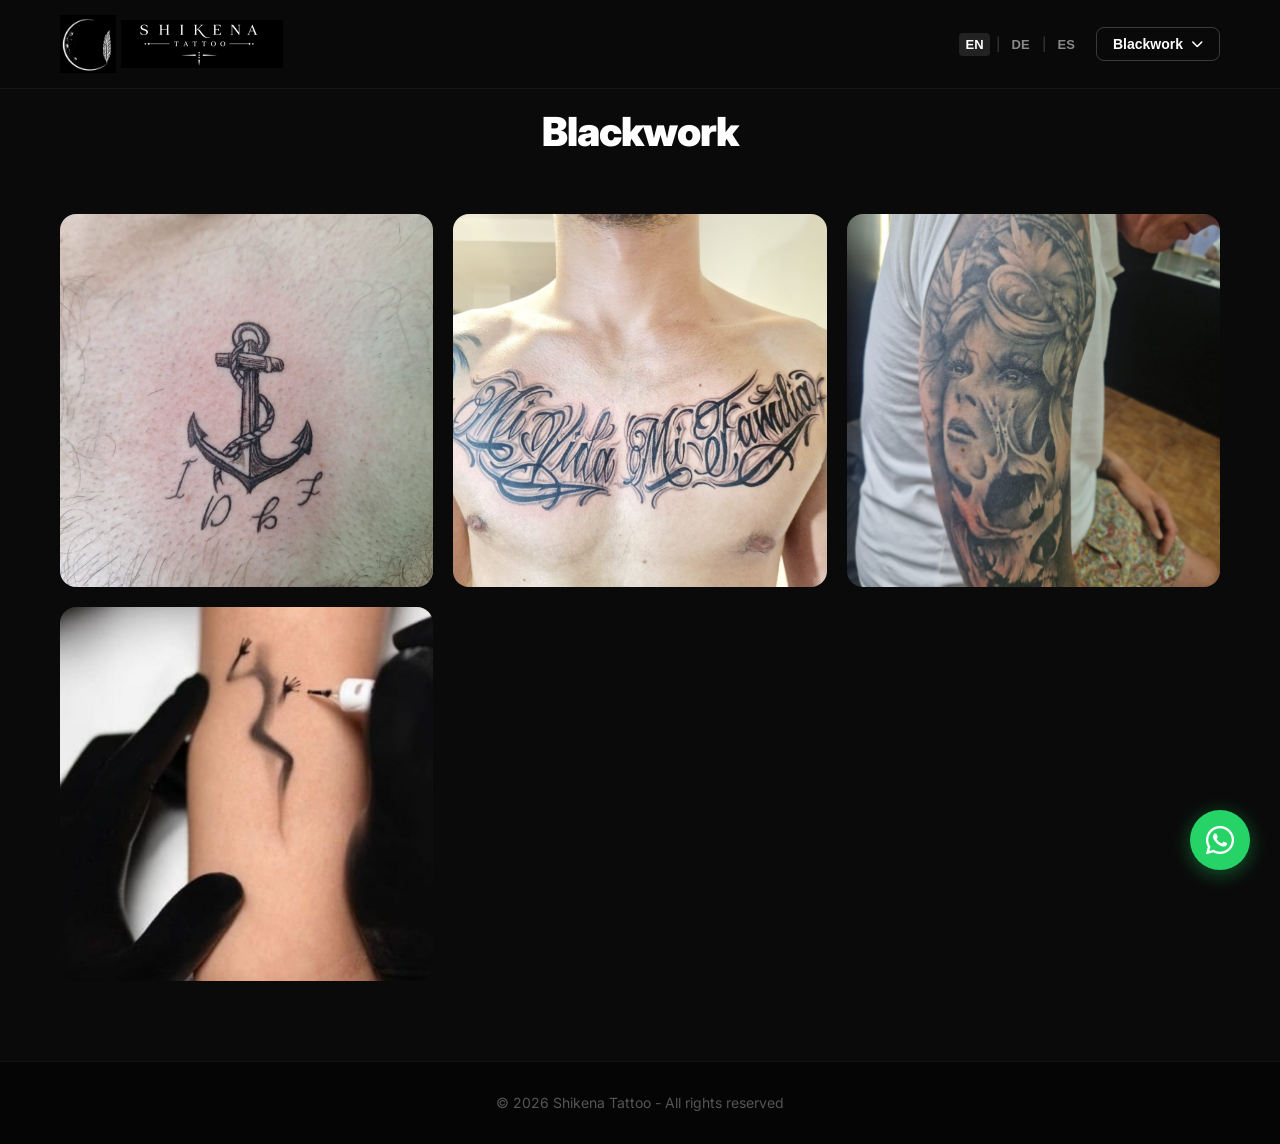
==== galerias/blackwork.html @ 7e2cca7d "Update blackwork.html" ====
<!DOCTYPE html>
<html lang="en">
<head>
    <meta charset="UTF-8">
    <meta name="viewport" content="width=device-width, initial-scale=1.0">
    <title>Blackwork - Shikena Tattoo</title>
    <link rel="stylesheet" href="../style.css">
    <link rel="stylesheet" href="https://cdnjs.cloudflare.com/ajax/libs/font-awesome/6.5.0/css/all.min.css">
    <link href="https://fonts.googleapis.com/css2?family=Inter:wght@300;400;600;700;900&display=swap" rel="stylesheet">
</head>
<body>

    <!-- ===== WHATSAPP FIJO ===== -->
    <a href="https://wa.me/34657382039" target="_blank" class="whatsapp-float">
        <i class="fab fa-whatsapp"></i>
    </a>

    <!-- ===== HEADER ===== -->
    <header>
        <div class="container header-container">
            <a href="../index.html" class="logo">
                <div class="logo-wrapper">
                    <img src="../images/Logo/logolunanegra.png" alt="Shikena Tattoo" class="logo-img logo-luna">
                    <img src="../images/Logo/logoletrasnegras.png" alt="Shikena Tattoo" class="logo-img logo-letras">
                </div>
            </a>
            <div class="header-right">
                <div class="language-selector">
                    <button class="lang-btn active" data-lang="en">EN</button>
                    <span class="lang-divider">|</span>
                    <button class="lang-btn" data-lang="de">DE</button>
                    <span class="lang-divider">|</span>
                    <button class="lang-btn" data-lang="es">ES</button>
                </div>
                <div class="dropdown">
                    <button class="dropdown-btn" id="dropdownBtn">
                        <span id="selectedCategory" data-key="blackwork">Blackwork</span>
                        <i class="fas fa-chevron-down"></i>
                    </button>
                    <div class="dropdown-content" id="dropdownContent">
                        <a href="blackwork.html" data-key="blackwork">Blackwork</a>
                        <a href="color.html" data-key="color">Color</a>
                        <a href="fine-line.html" data-key="fine_line">Fine Line</a>
                        <a href="cover-ups.html" data-key="cover_ups">Cover Ups</a>
                        <a href="../videos/videos.html" style="border-top:1px solid rgba(255,255,255,0.1); margin-top:5px; padding-top:10px;" data-key="videos">Videos</a>
                    </div>
                </div>
            </div>
        </div>
    </header>

    <!-- ===== GALERÍA BLACKWORK ===== -->
    <section class="section gallery-page">
        <div class="container">
            <h1 class="section-title" data-key="blackwork">Blackwork</h1>
            <div class="gallery-grid">
                <div class="gallery-item" onclick="openLightbox(this)">
                    <img src="../images/Blackwork/ancla.jpg" alt="Blackwork">
                </div>
                <div class="gallery-item" onclick="openLightbox(this)">
                    <img src="../images/Blackwork/letrasmividamifamilia.jpg" alt="Blackwork">
                </div>
                <div class="gallery-item" onclick="openLightbox(this)">
                    <img src="../images/Blackwork/mujercalavera.jpg" alt="Blackwork">
                </div>
                <div class="gallery-item" onclick="openLightbox(this)">
                    <img src="../images/Blackwork/silueta.jpg" alt="Blackwork">
                </div>
            </div>
        </div>
    </section>

    <!-- ===== LIGHTBOX ===== -->
    <div class="lightbox" id="lightbox" onclick="closeLightbox()">
        <img id="lightboxImg" src="" alt="Ampliada">
    </div>

    <!-- ===== FOOTER ===== -->
    <footer>
        <div class="container">
            <p>&copy; 2026 Shikena Tattoo - <span data-key="footer_rights">All rights reserved</span></p>
        </div>
    </footer>

    <script src="../script.js"></script>
</body>
</html>
---- style.css ----
/* ========== RESET ========== */
* {
    margin: 0;
    padding: 0;
    box-sizing: border-box;
}

body {
    font-family: 'Inter', sans-serif;
    background: #0a0a0a;
    color: #ffffff;
    line-height: 1.6;
}

.container {
    max-width: 1200px;
    margin: 0 auto;
    padding: 0 20px;
}

a {
    text-decoration: none;
    color: inherit;
}

img {
    max-width: 100%;
    display: block;
}

/* ===== WHATSAPP ===== */
.whatsapp-float {
    position: fixed;
    bottom: 30px;
    right: 30px;
    background: #25D366;
    color: #fff;
    width: 60px;
    height: 60px;
    border-radius: 50%;
    display: flex;
    align-items: center;
    justify-content: center;
    font-size: 32px;
    box-shadow: 0 4px 20px rgba(37, 211, 102, 0.4);
    z-index: 9999;
    transition: transform 0.3s;
}

.whatsapp-float:hover {
    transform: scale(1.1);
    color: #fff;
}

/* ===== HEADER ===== */
header {
    position: fixed;
    top: 0;
    left: 0;
    width: 100%;
    background: rgba(10, 10, 10, 0.95);
    backdrop-filter: blur(10px);
    padding: 15px 0;
    z-index: 1000;
    border-bottom: 1px solid rgba(255, 255, 255, 0.05);
}

.header-container {
    display: flex;
    justify-content: space-between;
    align-items: center;
}

/* ===== LOGOS ===== */
.logo-wrapper {
    display: flex;
    align-items: center;
    gap: 5px;
}

.logo-img {
    height: 55px;
    width: auto;
    display: block;
}

.logo-luna {
    height: 58px;
}

.logo-letras {
    height: 48px;
}

/* ===== HEADER RIGHT ===== */
.header-right {
    display: flex;
    align-items: center;
    gap: 15px;
}

/* ===== IDIOMAS ===== */
.language-selector {
    display: flex;
    align-items: center;
    gap: 6px;
}

.lang-btn {
    background: transparent;
    border: none;
    color: #888;
    font-size: 13px;
    font-weight: 600;
    cursor: pointer;
    padding: 4px 6px;
    border-radius: 4px;
    transition: all 0.3s;
}

.lang-btn:hover {
    color: #fff;
}

.lang-btn.active {
    color: #fff;
    background: rgba(255, 255, 255, 0.1);
}

.lang-divider {
    color: #444;
    font-size: 13px;
}

/* ===== DROPDOWN ===== */
.dropdown {
    position: relative;
    display: inline-block;
}

.dropdown-btn {
    background: transparent;
    border: 1px solid rgba(255,255,255,0.2);
    color: #fff;
    padding: 8px 16px;
    border-radius: 8px;
    font-size: 14px;
    font-weight: 600;
    cursor: pointer;
    display: flex;
    align-items: center;
    gap: 8px;
    transition: all 0.3s;
}

.dropdown-btn:hover {
    border-color: rgba(255,255,255,0.5);
}

.dropdown-btn i {
    font-size: 12px;
    transition: transform 0.3s;
}

.dropdown-btn.active i {
    transform: rotate(180deg);
}

.dropdown-content {
    display: none;
    position: absolute;
    top: 110%;
    right: 0;
    background: #1a1a1a;
    min-width: 180px;
    border-radius: 12px;
    border: 1px solid rgba(255,255,255,0.1);
    padding: 8px;
    box-shadow: 0 20px 60px rgba(0,0,0,0.8);
    z-index: 100;
}

.dropdown-content.show {
    display: block;
}

.dropdown-content a {
    display: block;
    padding: 10px 16px;
    color: #aaa;
    font-size: 14px;
    font-weight: 500;
    border-radius: 8px;
    transition: all 0.3s;
}

.dropdown-content a:hover {
    background: rgba(255,255,255,0.05);
    color: #fff;
}

/* ===== PORTADA ===== */
.hero {
    min-height: 100vh;
    display: flex;
    align-items: center;
    justify-content: center;
    padding-top: 100px;
    padding-bottom: 40px;
    position: relative;
}

.hero-overlay {
    position: absolute;
    top: 0;
    left: 0;
    width: 100%;
    height: 100%;
    background: rgba(10, 10, 10, 0.2);
    z-index: 1;
}

.hero-content {
    position: relative;
    z-index: 2;
    display: flex;
    flex-direction: column;
    align-items: center;
    gap: 30px;
    width: 100%;
    padding: 0 20px;
}

.hero-images {
    display: flex;
    align-items: center;
    justify-content: center;
    gap: 20px;
    width: 100%;
    max-width: 1100px;
}

.hero-img {
    width: 35%;
    max-width: 400px;
    height: 450px;
    object-fit: cover;
    border-radius: 20px;
    box-shadow: 0 20px 60px rgba(0,0,0,0.8);
}

.hero-quote {
    width: 25%;
    text-align: center;
    padding: 0 10px;
}

.quote-text {
    font-family: 'Playfair Display', serif;
    font-size: 1.8rem;
    font-weight: 400;
    font-style: italic;
    color: #ffffff;
    text-shadow: 0 0 30px rgba(255,255,255,0.1);
    line-height: 1.2;
    letter-spacing: 1px;
    white-space: nowrap;
}

/* ===== GALERÍA (páginas individuales) ===== */
.section {
    padding: 100px 0 80px;
    min-height: 100vh;
}

.section-title {
    font-size: 2.5rem;
    font-weight: 900;
    text-align: center;
    margin-bottom: 50px;
    letter-spacing: -1px;
    background: linear-gradient(135deg, #ffffff 60%, #888);
    -webkit-background-clip: text;
    -webkit-text-fill-color: transparent;
}

.gallery-grid {
    display: grid;
    grid-template-columns: repeat(auto-fill, minmax(280px, 1fr));
    gap: 20px;
}

.gallery-item {
    position: relative;
    overflow: hidden;
    border-radius: 16px;
    aspect-ratio: 1 / 1;
    background: #1a1a1a;
    cursor: pointer;
}

.gallery-item img {
    width: 100%;
    height: 100%;
    object-fit: cover;
    transition: transform 0.5s ease;
}

.gallery-item:hover img {
    transform: scale(1.08);
}

/* ELIMINADO EL OVERLAY CON EL NOMBRE DEL ARCHIVO */

/* ===== LIGHTBOX (VENTANA EMERGENTE PARA AGRANDAR FOTOS) ===== */
.lightbox {
    display: none;
    position: fixed;
    top: 0;
    left: 0;
    width: 100%;
    height: 100%;
    background: rgba(0, 0, 0, 0.9);
    z-index: 9999;
    justify-content: center;
    align-items: center;
    cursor: pointer;
}

.lightbox img {
    max-width: 90%;
    max-height: 90%;
    object-fit: contain;
    border-radius: 10px;
    box-shadow: 0 0 50px rgba(0,0,0,0.8);
}

.lightbox.show {
    display: flex;
}

/* ===== FOOTER ===== */
footer {
    background: #050505;
    padding: 30px 0;
    text-align: center;
    color: #555;
    font-size: 14px;
    border-top: 1px solid rgba(255,255,255,0.05);
}
/* ===== VÍDEOS ===== */
.videos-grid {
    display: grid;
    grid-template-columns: repeat(auto-fill, minmax(320px, 1fr));
    gap: 25px;
}

.video-item {
    background: #141414;
    border-radius: 16px;
    overflow: hidden;
    border: 1px solid rgba(255,255,255,0.05);
}

.video-item video {
    width: 100%;
    aspect-ratio: 16 / 9;
    object-fit: cover;
    display: block;
}

.video-item .video-info {
    padding: 15px;
    color: #aaa;
    font-size: 14px;
    text-align: center;
}
/* ===== RESPONSIVE ===== */
@media (max-width: 992px) {
    .hero-images {
        flex-direction: column;
        gap: 30px;
    }
    .hero-img {
        width: 80%;
        max-width: 350px;
        height: 350px;
    }
    .hero-quote {
        width: 80%;
    }
    .quote-text {
        font-size: 1.5rem;
        white-space: normal;
    }
    .section-title {
        font-size: 2.2rem;
    }
}

@media (max-width: 768px) {
    .language-selector {
        gap: 4px;
    }
    .lang-btn {
        font-size: 11px;
        padding: 2px 4px;
    }
    .dropdown-btn {
        padding: 6px 12px;
        font-size: 12px;
    }
    .dropdown-content {
        min-width: 150px;
    }
    .hero-img {
        width: 90%;
        height: 280px;
    }
    .hero-quote {
        width: 90%;
    }
    .quote-text {
        font-size: 1.3rem;
        white-space: normal;
    }
    .gallery-grid {
        grid-template-columns: 1fr 1fr;
    }
    .whatsapp-float {
        width: 50px;
        height: 50px;
        font-size: 26px;
        bottom: 20px;
        right: 20px;
    }
    .logo-img {
        height: 40px;
    }
    .logo-luna {
        height: 42px;
    }
    .logo-letras {
        height: 34px;
    }
    .hero {
        padding-top: 80px;
    }
    }
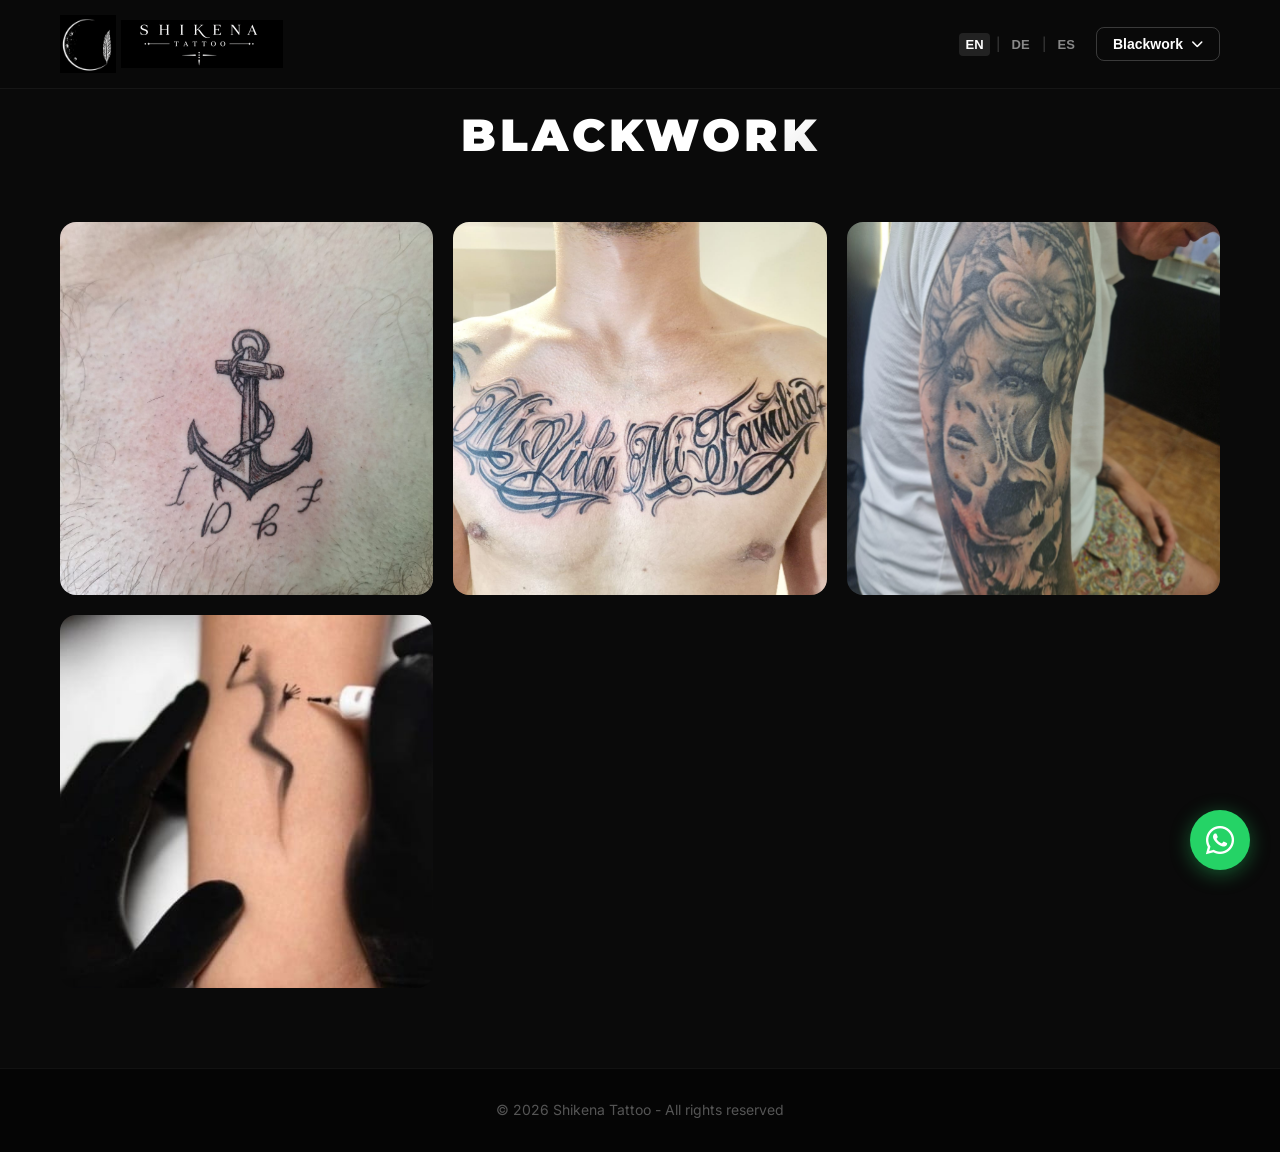
==== commit 9a63b8fa: "Update blackwork.html" ====
--- a/galerias/blackwork.html
+++ b/galerias/blackwork.html
@@ -7,6 +7,7 @@
     <link rel="stylesheet" href="../style.css">
     <link rel="stylesheet" href="https://cdnjs.cloudflare.com/ajax/libs/font-awesome/6.5.0/css/all.min.css">
     <link href="https://fonts.googleapis.com/css2?family=Inter:wght@300;400;600;700;900&display=swap" rel="stylesheet">
+    <link href="https://fonts.googleapis.com/css2?family=Montserrat:wght@700;900&display=swap" rel="stylesheet">
 </head>
 <body>
 
--- a/style.css
+++ b/style.css
@@ -267,23 +267,24 @@
     white-space: nowrap;
 }
 
-/* ===== GALERÍA (páginas individuales) ===== */
+/* ===== GALERÍA ===== */
 .section {
     padding: 100px 0 80px;
     min-height: 100vh;
 }
 
 .section-title {
-    font-size: 2.5rem;
+    font-family: 'Montserrat', sans-serif;
+    font-size: 2.8rem;
     font-weight: 900;
     text-align: center;
     margin-bottom: 50px;
-    letter-spacing: -1px;
+    letter-spacing: 4px;
+    text-transform: uppercase;
     background: linear-gradient(135deg, #ffffff 60%, #888);
     -webkit-background-clip: text;
     -webkit-text-fill-color: transparent;
 }
-
 .gallery-grid {
     display: grid;
     grid-template-columns: repeat(auto-fill, minmax(280px, 1fr));
@@ -310,9 +311,7 @@
     transform: scale(1.08);
 }
 
-/* ELIMINADO EL OVERLAY CON EL NOMBRE DEL ARCHIVO */
-
-/* ===== LIGHTBOX (VENTANA EMERGENTE PARA AGRANDAR FOTOS) ===== */
+/* ===== LIGHTBOX FOTOS ===== */
 .lightbox {
     display: none;
     position: fixed;
@@ -337,6 +336,121 @@
 
 .lightbox.show {
     display: flex;
+}
+
+/* ===== VÍDEOS EN CUADRÍCULA (2 COLUMNAS) ===== */
+.videos-grid-2col {
+    display: grid;
+    grid-template-columns: repeat(2, 1fr);
+    gap: 20px;
+    max-width: 800px;
+    margin: 0 auto;
+    padding: 0 20px;
+}
+
+.videos-grid-2col .video-item {
+    background: #141414;
+    border-radius: 16px;
+    overflow: hidden;
+    border: 1px solid rgba(255,255,255,0.08);
+    cursor: pointer;
+    transition: transform 0.3s ease, box-shadow 0.3s ease;
+    box-shadow: 0 4px 15px rgba(0,0,0,0.3);
+}
+
+.videos-grid-2col .video-item:hover {
+    transform: scale(1.03);
+    box-shadow: 0 8px 30px rgba(0,0,0,0.5);
+}
+
+.videos-grid-2col .video-item video {
+    width: 100%;
+    aspect-ratio: 9 / 16;
+    object-fit: cover;
+    display: block;
+    background: #000;
+    pointer-events: none;
+}
+
+.videos-grid-2col .video-item .video-info {
+    padding: 10px 12px;
+    color: #ccc;
+    font-size: 13px;
+    font-weight: 500;
+    text-align: center;
+    background: rgba(255,255,255,0.03);
+    border-top: 1px solid rgba(255,255,255,0.05);
+    font-family: 'Inter', sans-serif;
+    letter-spacing: 0.3px;
+}
+
+/* ===== LIGHTBOX VÍDEOS ===== */
+.video-lightbox {
+    display: none;
+    position: fixed;
+    top: 0;
+    left: 0;
+    width: 100%;
+    height: 100%;
+    background: rgba(0, 0, 0, 0.92);
+    z-index: 9999;
+    justify-content: center;
+    align-items: center;
+    padding: 20px;
+}
+
+.video-lightbox.show {
+    display: flex;
+}
+
+.video-lightbox-content {
+    position: relative;
+    max-width: 90%;
+    max-height: 90%;
+    width: 100%;
+    background: #0a0a0a;
+    border-radius: 20px;
+    overflow: hidden;
+    box-shadow: 0 20px 60px rgba(0,0,0,0.9);
+}
+
+.video-lightbox-close {
+    position: absolute;
+    top: 10px;
+    right: 20px;
+    color: #fff;
+    font-size: 35px;
+    font-weight: 300;
+    cursor: pointer;
+    z-index: 10;
+    transition: transform 0.3s;
+    text-shadow: 0 0 20px rgba(0,0,0,0.8);
+}
+
+.video-lightbox-close:hover {
+    transform: scale(1.2);
+}
+
+.video-lightbox-content video {
+    width: 100%;
+    aspect-ratio: 9 / 16;
+    max-height: 85vh;
+    object-fit: contain;
+    display: block;
+    background: #000;
+}
+
+.video-lightbox-title {
+    padding: 15px 20px;
+    color: #fff;
+    font-size: 18px;
+    font-weight: 500;
+    text-align: center;
+    background: rgba(0,0,0,0.5);
+    backdrop-filter: blur(10px);
+    border-top: 1px solid rgba(255,255,255,0.05);
+    font-family: 'Inter', sans-serif;
+    letter-spacing: 0.5px;
 }
 
 /* ===== FOOTER ===== */
@@ -348,33 +462,7 @@
     font-size: 14px;
     border-top: 1px solid rgba(255,255,255,0.05);
 }
-/* ===== VÍDEOS ===== */
-.videos-grid {
-    display: grid;
-    grid-template-columns: repeat(auto-fill, minmax(320px, 1fr));
-    gap: 25px;
-}
-
-.video-item {
-    background: #141414;
-    border-radius: 16px;
-    overflow: hidden;
-    border: 1px solid rgba(255,255,255,0.05);
-}
-
-.video-item video {
-    width: 100%;
-    aspect-ratio: 16 / 9;
-    object-fit: cover;
-    display: block;
-}
-
-.video-item .video-info {
-    padding: 15px;
-    color: #aaa;
-    font-size: 14px;
-    text-align: center;
-}
+
 /* ===== RESPONSIVE ===== */
 @media (max-width: 992px) {
     .hero-images {
@@ -446,4 +534,47 @@
     .hero {
         padding-top: 80px;
     }
-    }
+    .videos-grid-2col {
+        gap: 15px;
+        padding: 0 15px;
+        max-width: 100%;
+    }
+    .videos-grid-2col .video-item {
+        border-radius: 12px;
+    }
+    .videos-grid-2col .video-item .video-info {
+        font-size: 12px;
+        padding: 8px 10px;
+    }
+    .video-lightbox-content {
+        max-width: 95%;
+        max-height: 95%;
+        border-radius: 16px;
+    }
+    .video-lightbox-close {
+        font-size: 30px;
+        top: 8px;
+        right: 15px;
+    }
+    .video-lightbox-title {
+        font-size: 15px;
+        padding: 12px 15px;
+    }
+            }
+
+/* ===== EMOJI FLOTANTE AL HACER CLIC ===== */
+.emoji-popup {
+    position: fixed;
+    top: 50%;
+    left: 50%;
+    transform: translate(-50%, -50%) scale(0);
+    font-size: 8rem;
+    z-index: 10000;
+    pointer-events: none;
+    transition: transform 0.3s cubic-bezier(0.34, 1.56, 0.64, 1);
+    text-shadow: 0 0 50px rgba(255,255,255,0.3);
+}
+
+.emoji-popup.show {
+    transform: translate(-50%, -50%) scale(1);
+}
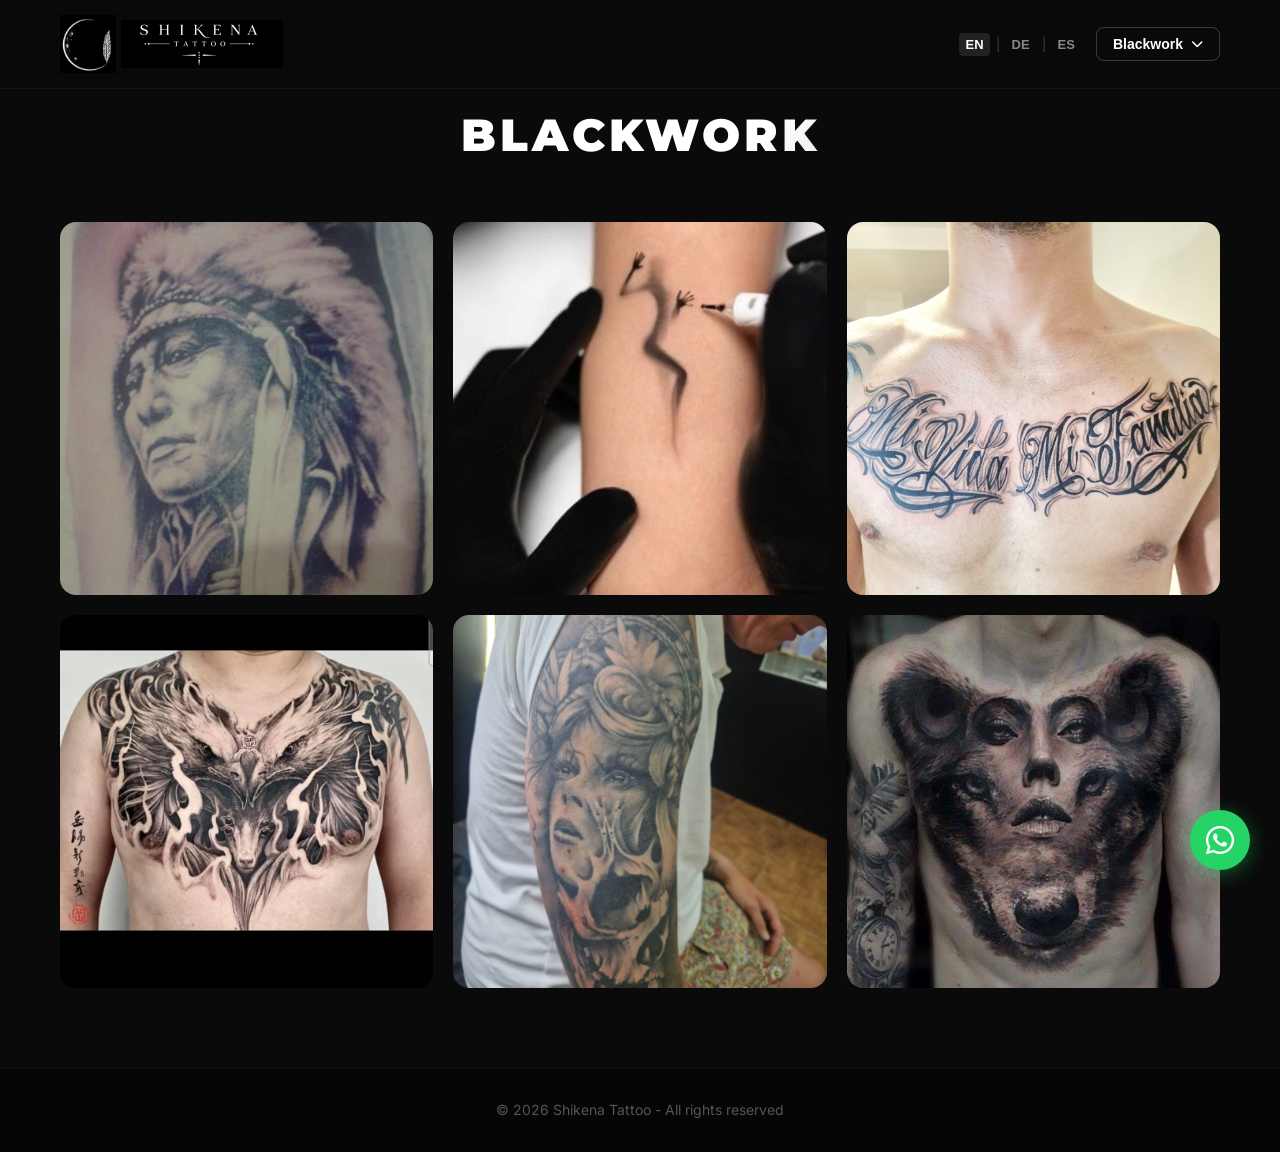
==== commit 88e5a424: "Update blackwork.html" ====
--- a/galerias/blackwork.html
+++ b/galerias/blackwork.html
@@ -43,6 +43,7 @@
                         <a href="color.html" data-key="color">Color</a>
                         <a href="fine-line.html" data-key="fine_line">Fine Line</a>
                         <a href="cover-ups.html" data-key="cover_ups">Cover Ups</a>
+                        <a href="free-hand.html" data-key="free_hand">Free Hand</a>
                         <a href="../videos/videos.html" style="border-top:1px solid rgba(255,255,255,0.1); margin-top:5px; padding-top:10px;" data-key="videos">Videos</a>
                     </div>
                 </div>
@@ -56,16 +57,25 @@
             <h1 class="section-title" data-key="blackwork">Blackwork</h1>
             <div class="gallery-grid">
                 <div class="gallery-item" onclick="openLightbox(this)">
-                    <img src="../images/Blackwork/ancla.jpg" alt="Blackwork">
+                    <img src="../images/Blackwork/indii.jpg" alt="Blackwork">
+                </div>
+                <div class="gallery-item" onclick="openLightbox(this)">
+                    <img src="../images/Blackwork/silueta.jpg" alt="Blackwork">
                 </div>
                 <div class="gallery-item" onclick="openLightbox(this)">
                     <img src="../images/Blackwork/letrasmividamifamilia.jpg" alt="Blackwork">
                 </div>
                 <div class="gallery-item" onclick="openLightbox(this)">
+                    <img src="../images/Blackwork/pecho.jpg" alt="Blackwork">
+                </div>
+                <div class="gallery-item" onclick="openLightbox(this)">
                     <img src="../images/Blackwork/mujercalavera.jpg" alt="Blackwork">
                 </div>
                 <div class="gallery-item" onclick="openLightbox(this)">
-                    <img src="../images/Blackwork/silueta.jpg" alt="Blackwork">
+                    <img src="../images/Blackwork/wow.jpg" alt="Blackwork">
+                    <div class="gallery-item" onclick="openLightbox(this)">
+                    <img src="../images/Blackwork/ancla.jpg" alt="Blackwork">
+                </div>
                 </div>
             </div>
         </div>
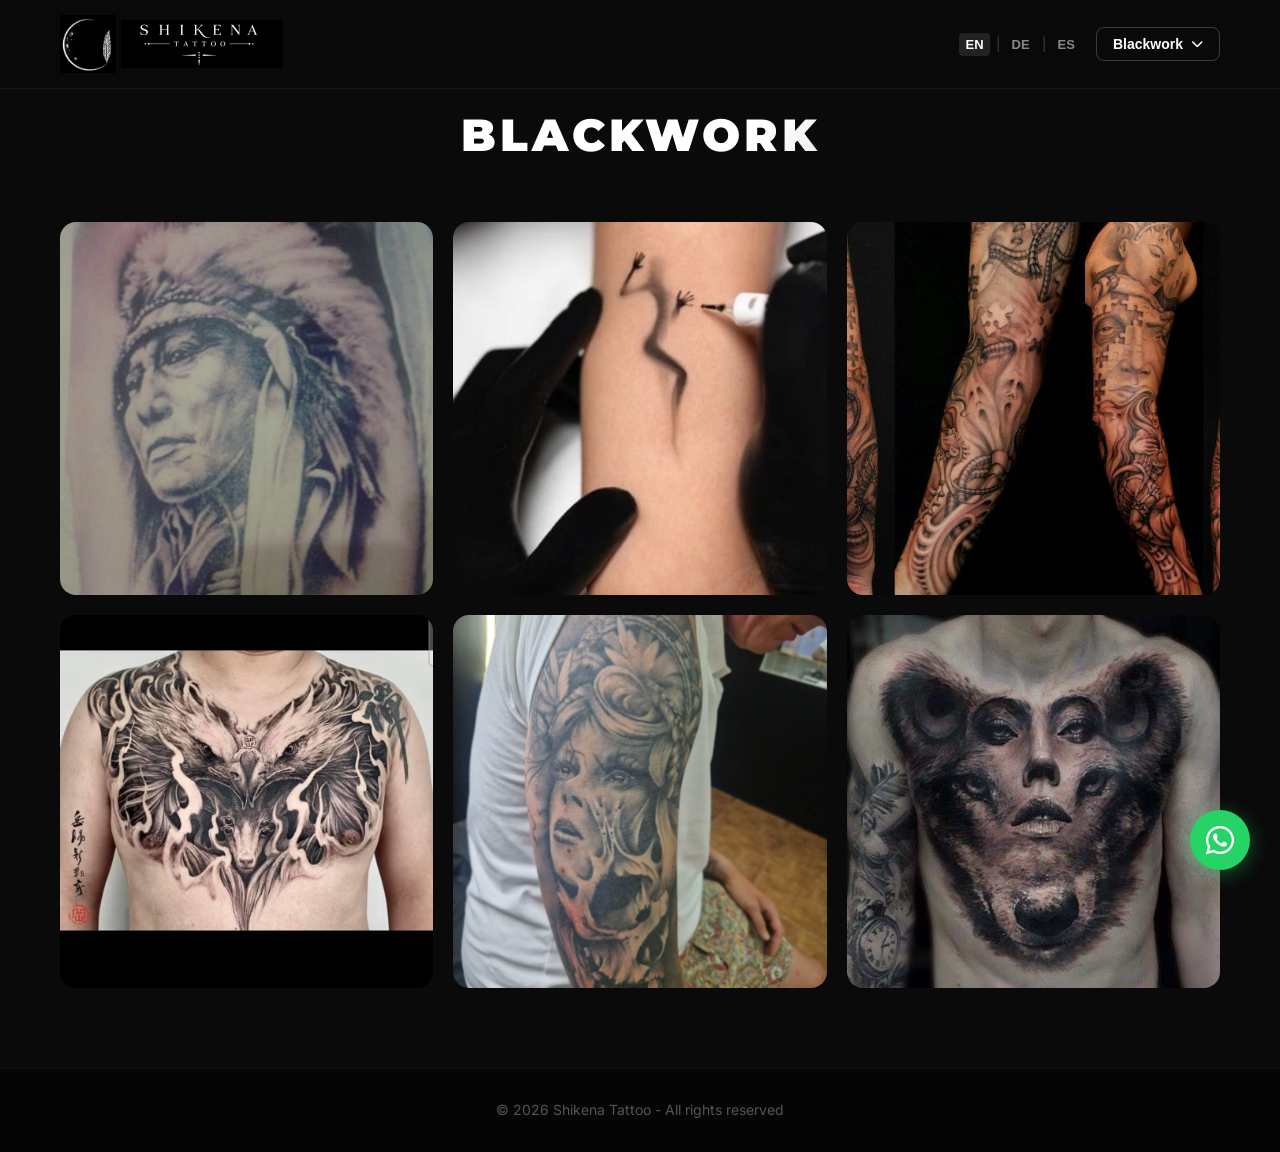
==== commit 75951d76: "Update blackwork.html" ====
--- a/galerias/blackwork.html
+++ b/galerias/blackwork.html
@@ -63,7 +63,7 @@
                     <img src="../images/Blackwork/silueta.jpg" alt="Blackwork">
                 </div>
                 <div class="gallery-item" onclick="openLightbox(this)">
-                    <img src="../images/Blackwork/letrasmividamifamilia.jpg" alt="Blackwork">
+                    <img src="../images/Blackwork/brazo.jpg" alt="Blackwork">
                 </div>
                 <div class="gallery-item" onclick="openLightbox(this)">
                     <img src="../images/Blackwork/pecho.jpg" alt="Blackwork">
@@ -73,6 +73,16 @@
                 </div>
                 <div class="gallery-item" onclick="openLightbox(this)">
                     <img src="../images/Blackwork/wow.jpg" alt="Blackwork">
+                    <div>
+                        <div class="gallery-item" onclick="openLightbox(this)">
+                    <img src="../images/Blackwork/brazo2.jpg" alt="Blackwork">
+                        </div>
+                        <div class="gallery-item" onclick="openLightbox(this)">
+                    <img src="../images/Blackwork/letrasmividamifamilia.jpg" alt="Blackwork">
+                </div>
+                        <div class="gallery-item" onclick="openLightbox(this)">
+                    <img src="../images/Blackwork/brazo3.jpg" alt="Blackwork">
+                </div>
                     <div class="gallery-item" onclick="openLightbox(this)">
                     <img src="../images/Blackwork/ancla.jpg" alt="Blackwork">
                 </div>
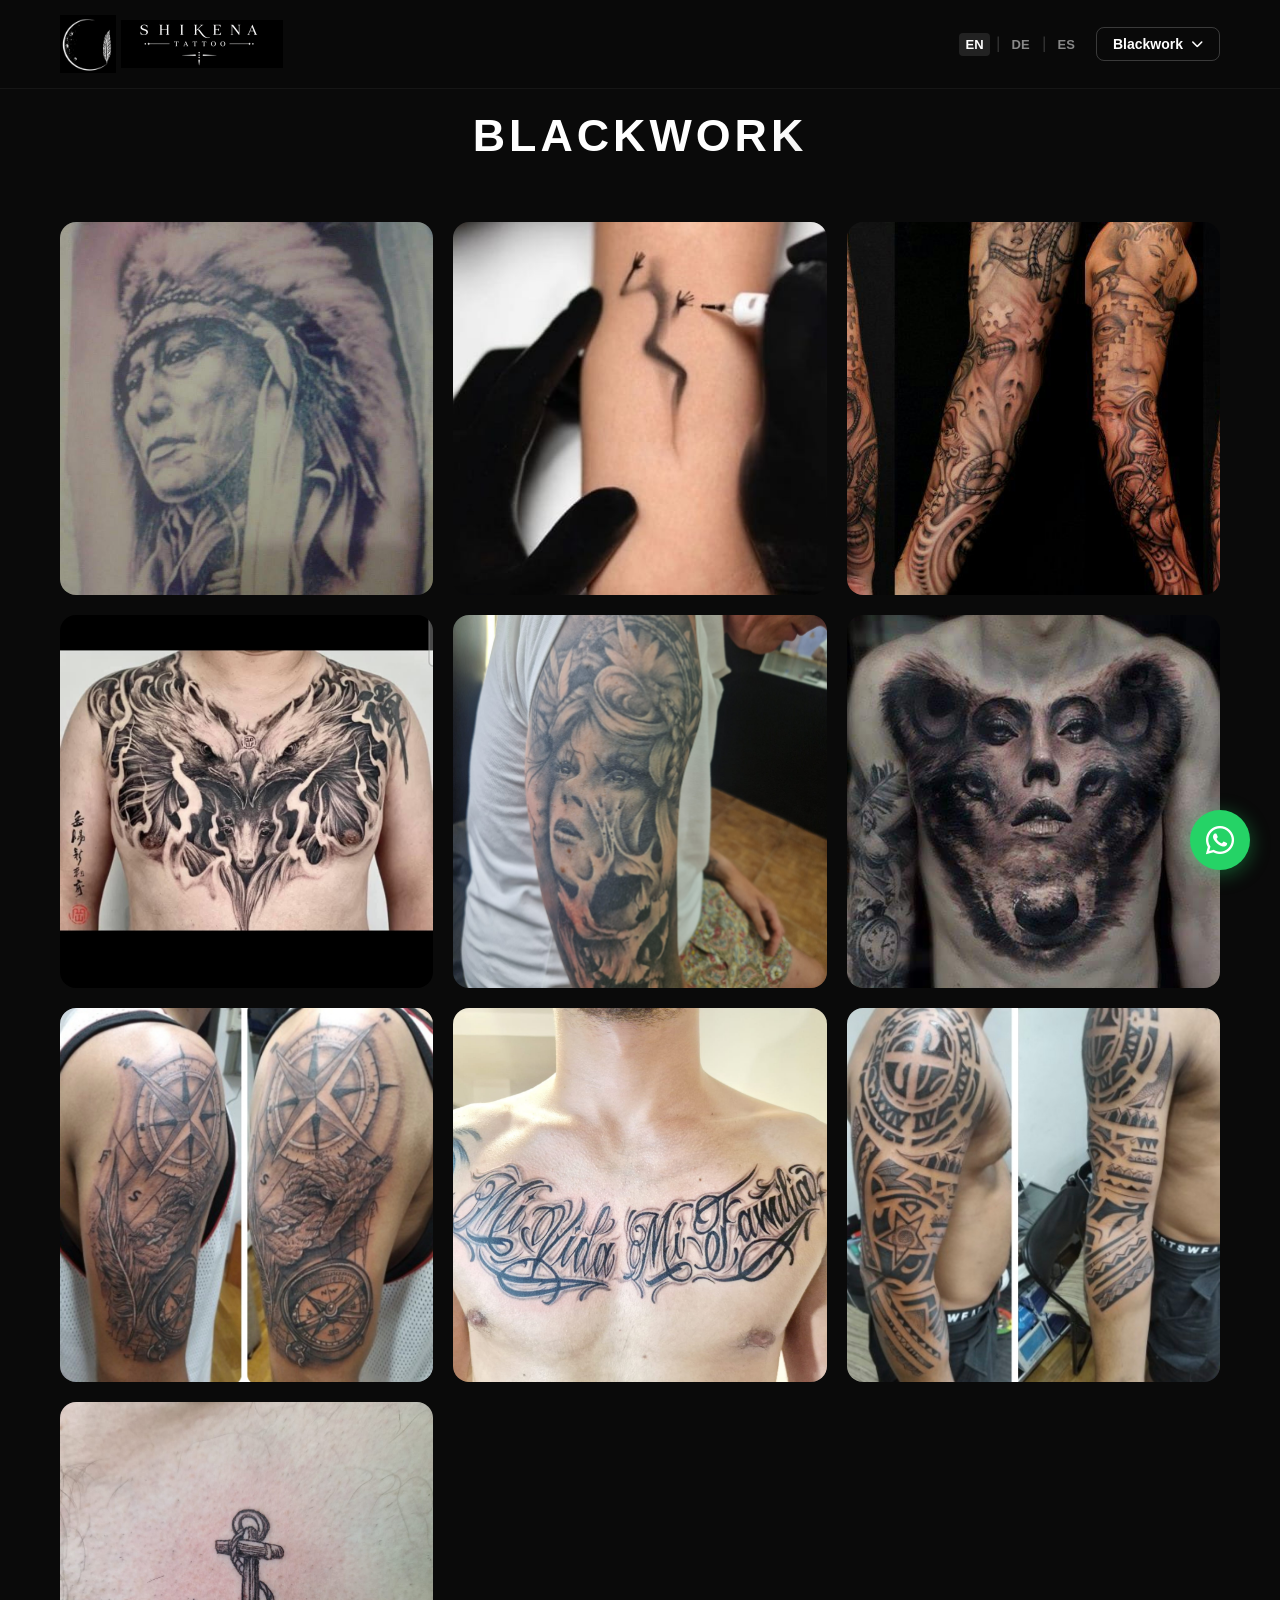
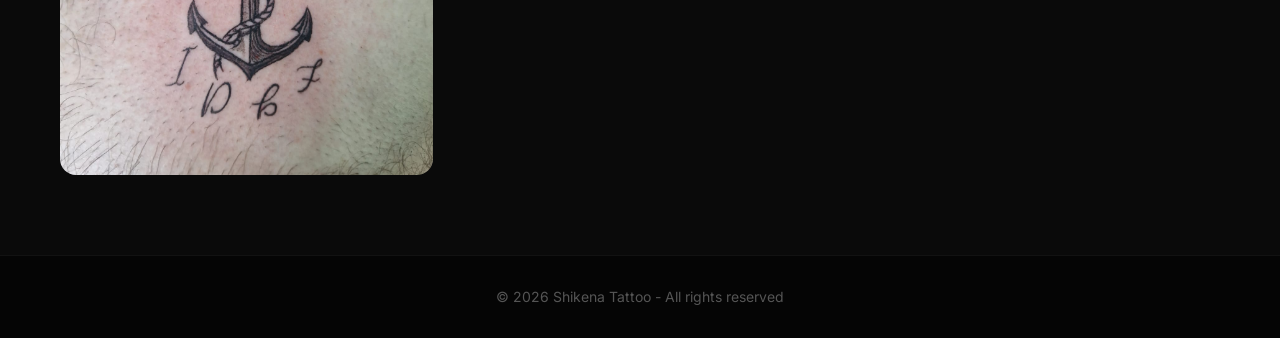
==== commit 2e63d700: "Update blackwork.html" ====
--- a/galerias/blackwork.html
+++ b/galerias/blackwork.html
@@ -7,7 +7,7 @@
     <link rel="stylesheet" href="../style.css">
     <link rel="stylesheet" href="https://cdnjs.cloudflare.com/ajax/libs/font-awesome/6.5.0/css/all.min.css">
     <link href="https://fonts.googleapis.com/css2?family=Inter:wght@300;400;600;700;900&display=swap" rel="stylesheet">
-    <link href="https://fonts.googleapis.com/css2?family=Montserrat:wght@700;900&display=swap" rel="stylesheet">
+    <link href="https://fonts.googleapis.com/css2?family=Raleway:wght@300;400;600;700&display=swap" rel="stylesheet">
 </head>
 <body>
 
@@ -56,37 +56,47 @@
         <div class="container">
             <h1 class="section-title" data-key="blackwork">Blackwork</h1>
             <div class="gallery-grid">
+
                 <div class="gallery-item" onclick="openLightbox(this)">
                     <img src="../images/Blackwork/indii.jpg" alt="Blackwork">
                 </div>
+
                 <div class="gallery-item" onclick="openLightbox(this)">
                     <img src="../images/Blackwork/silueta.jpg" alt="Blackwork">
                 </div>
+
                 <div class="gallery-item" onclick="openLightbox(this)">
                     <img src="../images/Blackwork/brazo.jpg" alt="Blackwork">
                 </div>
+
                 <div class="gallery-item" onclick="openLightbox(this)">
                     <img src="../images/Blackwork/pecho.jpg" alt="Blackwork">
                 </div>
+
                 <div class="gallery-item" onclick="openLightbox(this)">
                     <img src="../images/Blackwork/mujercalavera.jpg" alt="Blackwork">
                 </div>
+
                 <div class="gallery-item" onclick="openLightbox(this)">
                     <img src="../images/Blackwork/wow.jpg" alt="Blackwork">
-                    <div>
-                        <div class="gallery-item" onclick="openLightbox(this)">
+                </div>
+
+                <div class="gallery-item" onclick="openLightbox(this)">
                     <img src="../images/Blackwork/brazo2.jpg" alt="Blackwork">
-                        </div>
-                        <div class="gallery-item" onclick="openLightbox(this)">
+                </div>
+
+                <div class="gallery-item" onclick="openLightbox(this)">
                     <img src="../images/Blackwork/letrasmividamifamilia.jpg" alt="Blackwork">
                 </div>
-                        <div class="gallery-item" onclick="openLightbox(this)">
+
+                <div class="gallery-item" onclick="openLightbox(this)">
                     <img src="../images/Blackwork/brazo3.jpg" alt="Blackwork">
                 </div>
-                    <div class="gallery-item" onclick="openLightbox(this)">
+
+                <div class="gallery-item" onclick="openLightbox(this)">
                     <img src="../images/Blackwork/ancla.jpg" alt="Blackwork">
                 </div>
-                </div>
+
             </div>
         </div>
     </section>
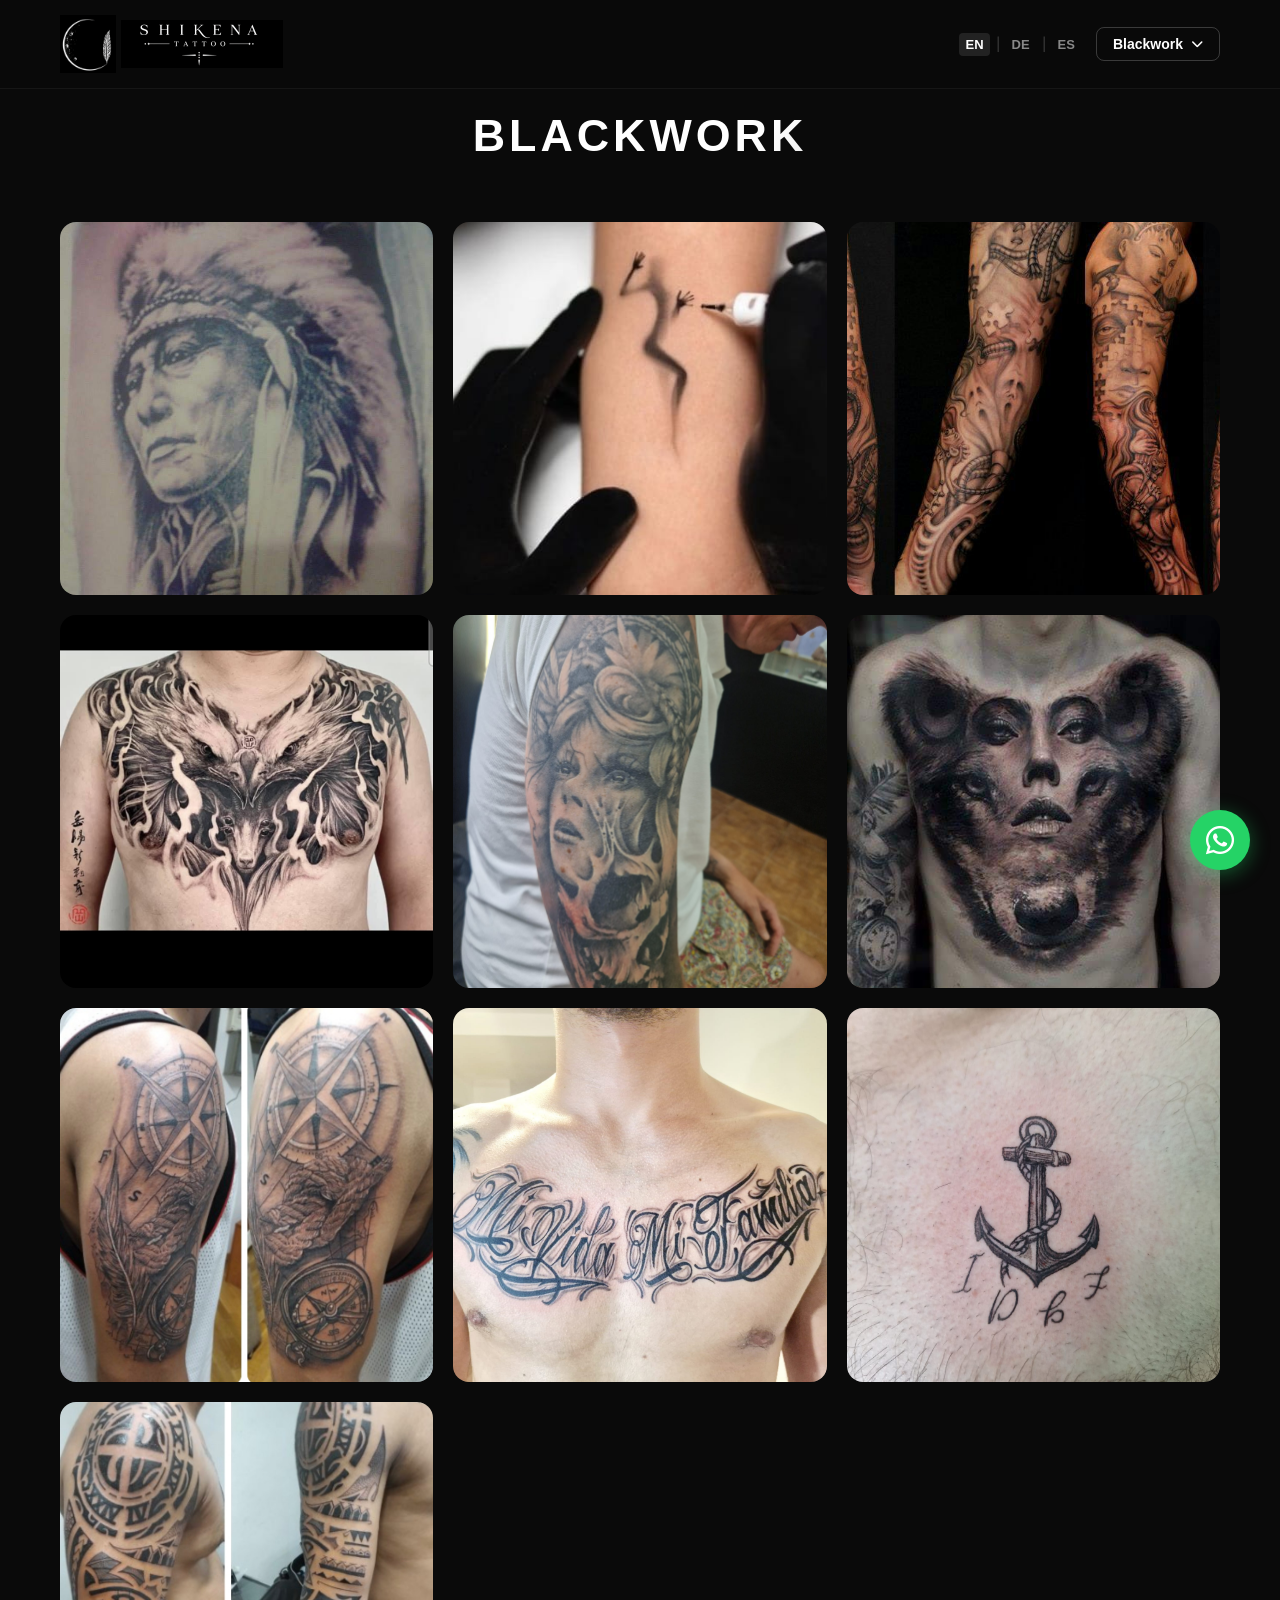
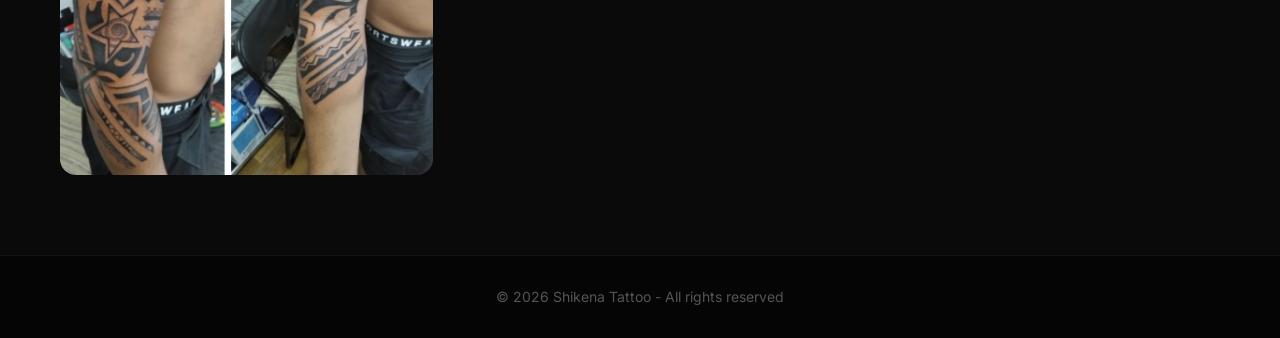
==== commit ef267084: "Update blackwork.html" ====
--- a/galerias/blackwork.html
+++ b/galerias/blackwork.html
@@ -90,11 +90,11 @@
                 </div>
 
                 <div class="gallery-item" onclick="openLightbox(this)">
-                    <img src="../images/Blackwork/brazo3.jpg" alt="Blackwork">
+                    <img src="../images/Blackwork/ancla.jpg" alt="Blackwork">
                 </div>
 
                 <div class="gallery-item" onclick="openLightbox(this)">
-                    <img src="../images/Blackwork/ancla.jpg" alt="Blackwork">
+                    <img src="../images/Blackwork/brazo3.jpg" alt="Blackwork">
                 </div>
 
             </div>
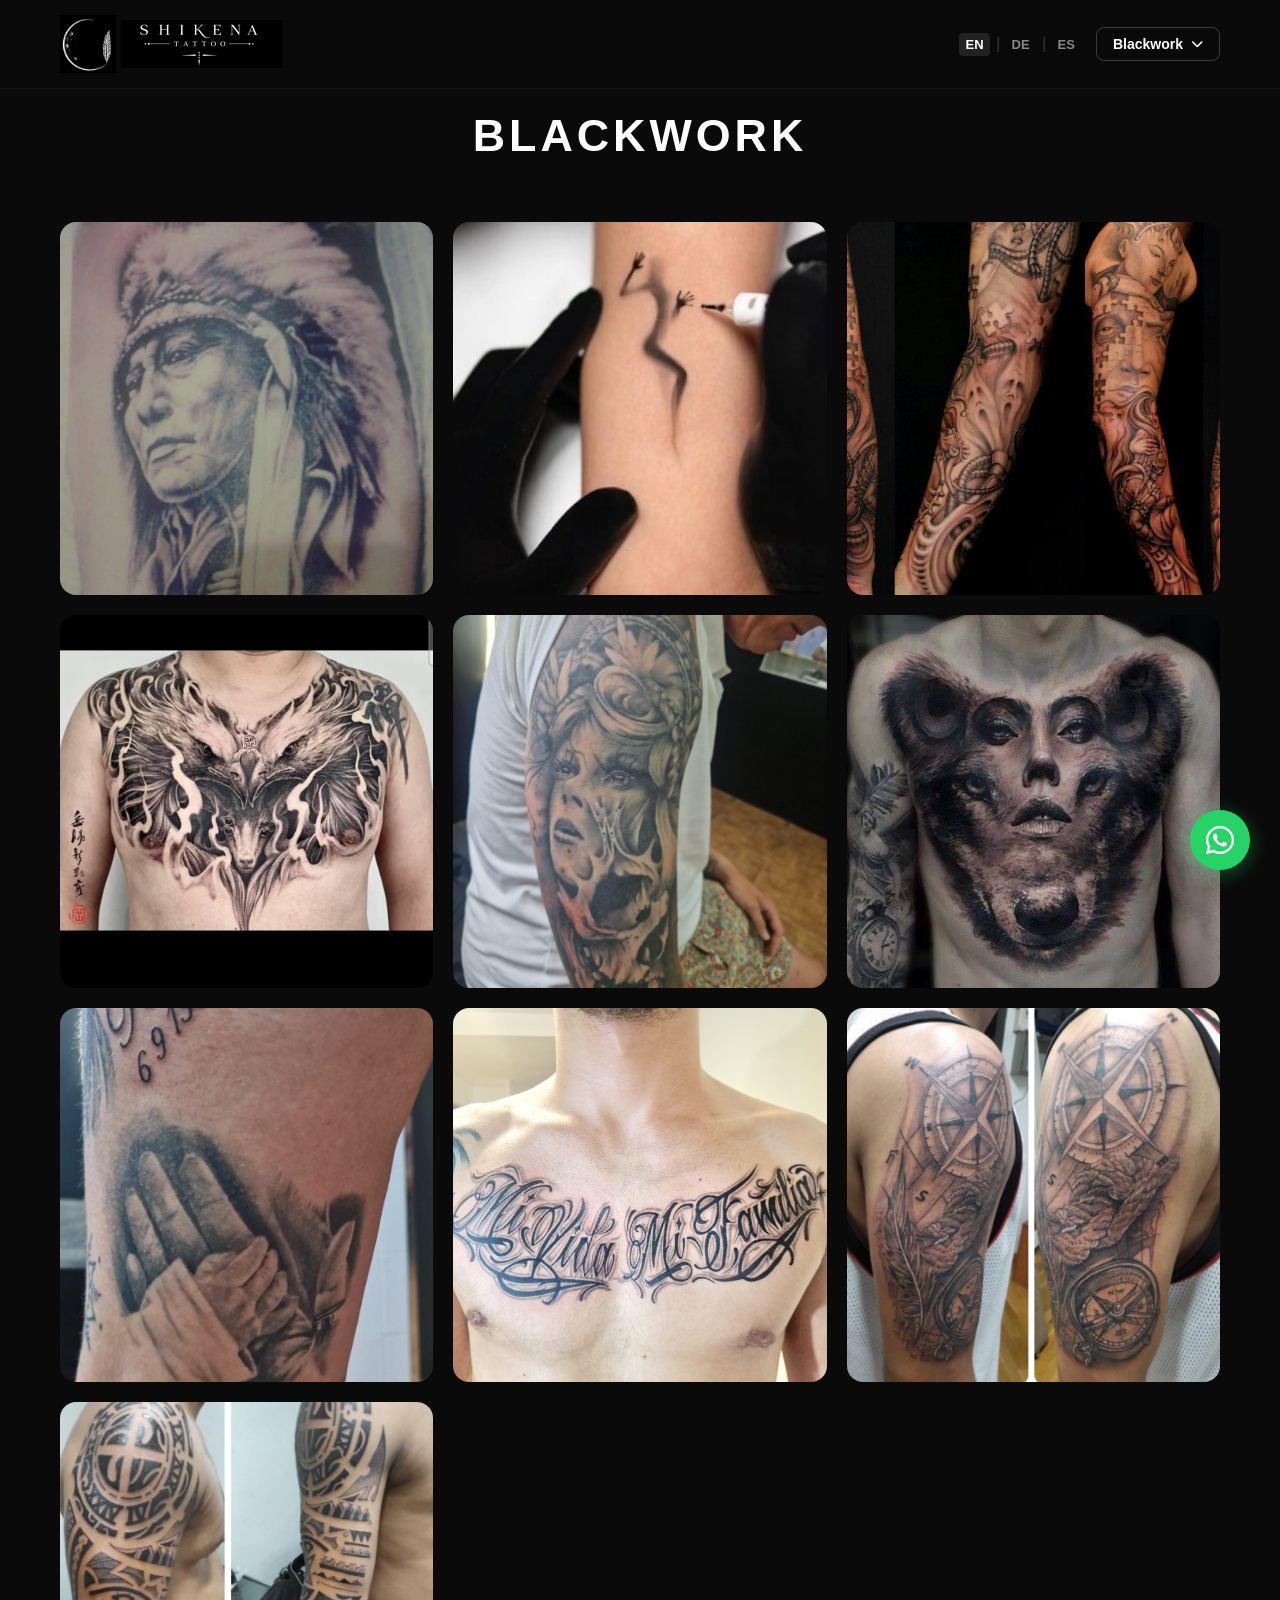
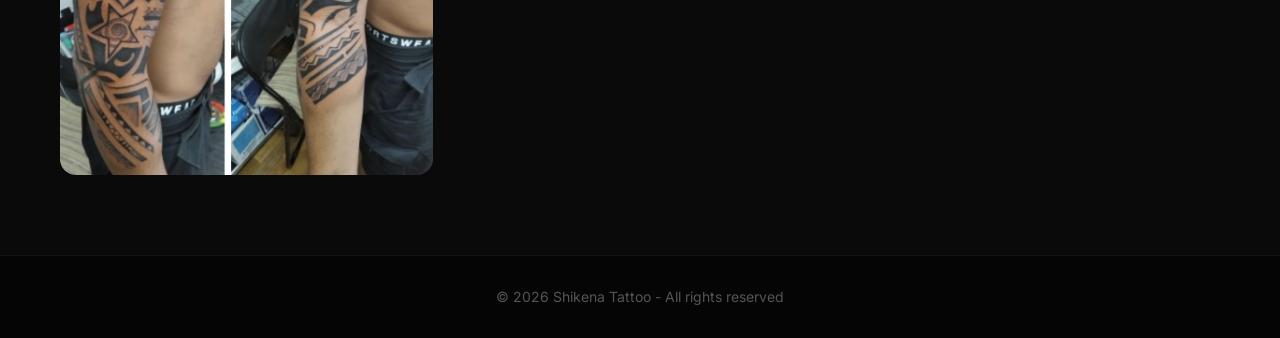
==== commit 94096fc7: "Update blackwork.html" ====
--- a/galerias/blackwork.html
+++ b/galerias/blackwork.html
@@ -82,7 +82,7 @@
                 </div>
 
                 <div class="gallery-item" onclick="openLightbox(this)">
-                    <img src="../images/Blackwork/brazo2.jpg" alt="Blackwork">
+                    <img src="../images/Blackwork/manos.jpg" alt="Blackwork">
                 </div>
 
                 <div class="gallery-item" onclick="openLightbox(this)">
@@ -90,7 +90,7 @@
                 </div>
 
                 <div class="gallery-item" onclick="openLightbox(this)">
-                    <img src="../images/Blackwork/ancla.jpg" alt="Blackwork">
+                    <img src="../images/Blackwork/brazo2.jpg" alt="Blackwork">
                 </div>
 
                 <div class="gallery-item" onclick="openLightbox(this)">
